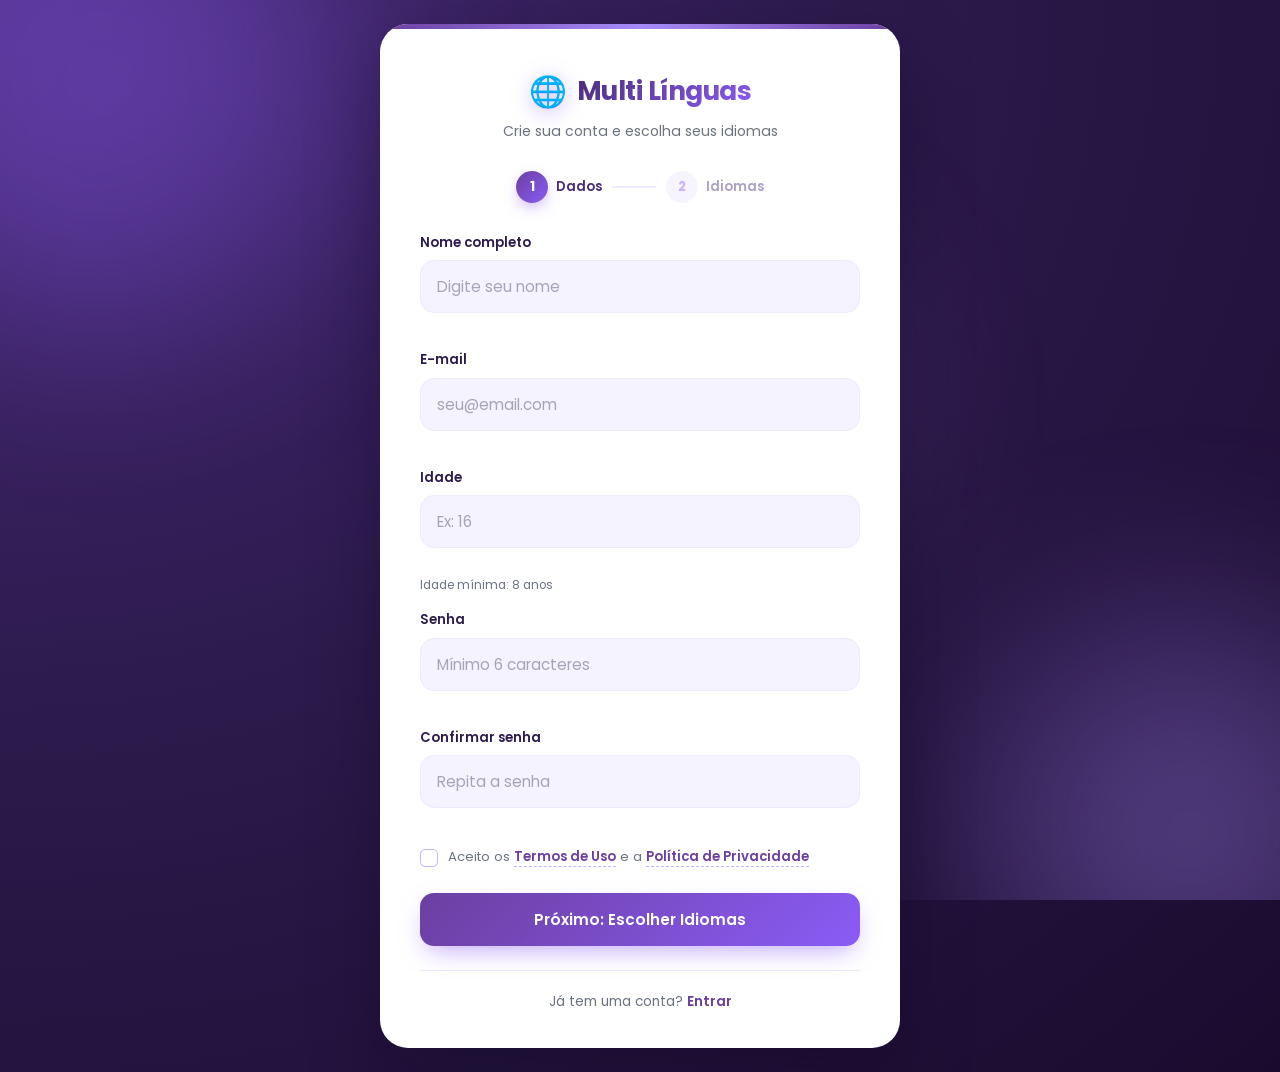
==== criarConta.html @ 506fcb5f "estou adicionando os logins" ====
<!DOCTYPE html>
<html lang="pt-BR">
<head>
  <meta charset="UTF-8" />
  <meta name="viewport" content="width=device-width, initial-scale=1.0" />
  <title>Multi Línguas | Criar Conta</title>
  <link rel="stylesheet" href="css/criarConta.css" />
  <link href="https://fonts.googleapis.com/css2?family=Poppins:wght@300;400;600;700&display=swap" rel="stylesheet" />
</head>
<body class="auth-page">
  <div class="background-shapes">
    <span class="shape shape-1"></span>
    <span class="shape shape-2"></span>
    <span class="shape shape-3"></span>
  </div>

  <main class="auth-container">
    <div class="auth-card">
      <div class="auth-header">
        <div class="logo">
          <span class="logo-icon">🌐</span>
          <h1>Multi Línguas</h1>
        </div>
        <p class="subtitle">Crie sua conta e escolha seus idiomas</p>
      </div>

      <!-- Indicador de etapas -->
      <div class="steps">
        <div class="step active" id="step-indicator-1">
          <span class="step-number">1</span>
          <span class="step-label">Dados</span>
        </div>
        <div class="step-line"></div>
        <div class="step" id="step-indicator-2">
          <span class="step-number">2</span>
          <span class="step-label">Idiomas</span>
        </div>
      </div>

      <!-- ETAPA 1: DADOS -->
      <form id="form-cadastro" class="auth-form" novalidate>
        <div class="input-group">
          <label for="nome">Nome completo</label>
          <input type="text" id="nome" placeholder="Digite seu nome" required />
          <span class="error-msg" id="erro-nome"></span>
        </div>

        <div class="input-group">
          <label for="email">E-mail</label>
          <input type="email" id="email" placeholder="seu@email.com" required />
          <span class="error-msg" id="erro-email"></span>
        </div>

        <div class="input-group">
          <label for="idade">Idade</label>
          <input type="number" id="idade" placeholder="Ex: 16" min="8" max="120" required />
          <span class="error-msg" id="erro-idade"></span>
          <small class="hint">Idade mínima: 8 anos</small>
        </div>

        <div class="input-group">
          <label for="senha">Senha</label>
          <input type="password" id="senha" placeholder="Mínimo 6 caracteres" required />
          <span class="error-msg" id="erro-senha"></span>
        </div>

        <div class="input-group">
          <label for="confirmar-senha">Confirmar senha</label>
          <input type="password" id="confirmar-senha" placeholder="Repita a senha" required />
          <span class="error-msg" id="erro-confirmar"></span>
        </div>

        <div class="terms">
          <label class="checkbox-label">
            <input type="checkbox" id="termos" required />
            <span>Aceito os <a href="#">Termos de Uso</a> e a <a href="#">Política de Privacidade</a></span>
          </label>
          <span class="error-msg" id="erro-termos"></span>
        </div>

        <button type="submit" class="btn-primary">Próximo: Escolher Idiomas</button>
      </form>

      <!-- ETAPA 2: IDIOMAS -->
      <div id="etapa-idiomas" class="etapa-idiomas hidden">
        <p class="etapa-descricao">Selecione um ou mais idiomas que deseja estudar e traduzir:</p>

        <div class="idiomas-grid" id="lista-idiomas"></div>

        <div class="selection-info">
          <span id="contador-selecionados">0 idiomas selecionados</span>
        </div>

        <div class="etapa-actions">
          <button type="button" class="btn-secondary" id="btn-voltar-dados">Voltar</button>
          <button type="button" class="btn-primary" id="btn-finalizar" disabled>Finalizar Cadastro</button>
        </div>
      </div>

      <p class="auth-footer">
        Já tem uma conta? <a href="login.html">Entrar</a>
      </p>
    </div>
  </main>

  <script src="js/criarConta.js"></script>
</body>
</html>
---- css/criarConta.css ----
/* ===== RESET ===== */
*,
*::before,
*::after {
  margin: 0;
  padding: 0;
  box-sizing: border-box;
}

/* ===== VARIÁVEIS ===== */
:root {
  --roxo-950: #0f0620;
  --roxo-900: #1a0b2e;
  --roxo-800: #2d1b4e;
  --roxo-700: #4a2c7a;
  --roxo-600: #6b3fa0;
  --roxo-500: #8b5cf6;
  --roxo-400: #a78bfa;
  --roxo-300: #c4b5fd;
  --roxo-200: #ddd6fe;
  --roxo-100: #ede9fe;
  --roxo-50:  #f5f3ff;
  --branco: #ffffff;
  --cinza-900: #111827;
  --cinza-700: #374151;
  --cinza-500: #6b7280;
  --cinza-300: #d1d5db;
  --erro: #ef4444;
  --sombra-suave: 0 4px 20px rgba(107, 63, 160, 0.08);
  --sombra-forte: 0 25px 70px rgba(15, 6, 32, 0.35);
  --radius-sm: 10px;
  --radius-md: 14px;
  --radius-lg: 20px;
  --radius-xl: 28px;
  --transicao: 0.25s cubic-bezier(0.4, 0, 0.2, 1);
}

/* ===== BASE ===== */
html { scroll-behavior: smooth; }

body {
  font-family: "Poppins", -apple-system, BlinkMacSystemFont, sans-serif;
  font-size: 15px;
  line-height: 1.55;
  color: var(--cinza-700);
  min-height: 100vh;
  background: radial-gradient(ellipse at top left, #4a2c7a 0%, #2d1b4e 45%, #1a0b2e 100%);
  display: flex;
  align-items: center;
  justify-content: center;
  padding: 24px;
  position: relative;
  overflow-x: hidden;
  -webkit-font-smoothing: antialiased;
}

/* ===== FORMAS DE FUNDO ===== */
.background-shapes {
  position: fixed;
  inset: 0;
  pointer-events: none;
  z-index: 0;
  overflow: hidden;
}

.shape {
  position: absolute;
  border-radius: 50%;
  filter: blur(100px);
  opacity: 0.35;
  animation: float 18s ease-in-out infinite;
}

.shape-1 { width: 480px; height: 480px; background: var(--roxo-500); top: -160px; left: -140px; }
.shape-2 { width: 420px; height: 420px; background: var(--roxo-400); bottom: -140px; right: -120px; animation-delay: -6s; }
.shape-3 { width: 320px; height: 320px; background: #b794f6; top: 45%; left: 55%; transform: translate(-50%, -50%); animation-delay: -12s; opacity: 0.25; }

@keyframes float {
  0%, 100% { transform: translate(0, 0) scale(1); }
  50%      { transform: translate(30px, -40px) scale(1.08); }
}

@keyframes fadeInUp {
  from { opacity: 0; transform: translateY(24px); }
  to   { opacity: 1; transform: translateY(0); }
}

@keyframes fadeIn {
  from { opacity: 0; }
  to   { opacity: 1; }
}

@keyframes pop {
  from { transform: scale(0); }
  to   { transform: scale(1); }
}

/* ===== CONTAINER ===== */
.auth-container {
  width: 100%;
  max-width: 520px;
  position: relative;
  z-index: 1;
}

.auth-card {
  background: var(--branco);
  border-radius: var(--radius-xl);
  padding: 44px 40px 36px;
  box-shadow: var(--sombra-forte);
  animation: fadeInUp 0.6s cubic-bezier(0.16, 1, 0.3, 1);
  position: relative;
  overflow: hidden;
}

.auth-card::before {
  content: "";
  position: absolute;
  top: 0; left: 0; right: 0;
  height: 5px;
  background: linear-gradient(90deg, var(--roxo-600), var(--roxo-400), var(--roxo-600));
}

.auth-header {
  text-align: center;
  margin-bottom: 28px;
}

/* ===== LOGO ===== */
.logo {
  display: flex;
  align-items: center;
  justify-content: center;
  gap: 10px;
}

.logo-icon {
  font-size: 1.9rem;
  filter: drop-shadow(0 4px 10px rgba(139, 92, 246, 0.5));
}

.logo h1 {
  font-size: 1.65rem;
  font-weight: 700;
  letter-spacing: -0.02em;
  background: linear-gradient(135deg, var(--roxo-700), var(--roxo-500));
  -webkit-background-clip: text;
  -webkit-text-fill-color: transparent;
  background-clip: text;
}

.subtitle {
  margin-top: 6px;
  color: var(--cinza-500);
  font-size: 0.88rem;
}

/* ===== ETAPAS ===== */
.steps {
  display: flex;
  align-items: center;
  justify-content: center;
  margin-bottom: 30px;
  gap: 10px;
}

.step {
  display: flex;
  align-items: center;
  gap: 8px;
  opacity: 0.45;
  transition: var(--transicao);
}

.step.active { opacity: 1; }

.step-number {
  width: 32px;
  height: 32px;
  border-radius: 50%;
  background: var(--roxo-100);
  color: var(--roxo-500);
  display: flex;
  align-items: center;
  justify-content: center;
  font-weight: 700;
  font-size: 0.82rem;
  transition: var(--transicao);
}

.step.active .step-number {
  background: linear-gradient(135deg, var(--roxo-600), var(--roxo-500));
  color: var(--branco);
  box-shadow: 0 6px 16px -4px rgba(139, 92, 246, 0.6);
}

.step-label {
  font-size: 0.82rem;
  font-weight: 600;
  color: var(--roxo-700);
}

.step-line {
  width: 44px;
  height: 2px;
  background: var(--roxo-100);
  border-radius: 2px;
}

/* ===== FORMULÁRIO ===== */
.auth-form {
  display: flex;
  flex-direction: column;
  gap: 16px;
  animation: fadeIn 0.4s ease;
}

.input-group {
  display: flex;
  flex-direction: column;
  gap: 7px;
}

.input-group label {
  font-size: 0.82rem;
  font-weight: 600;
  color: var(--roxo-800);
}

.input-group input {
  width: 100%;
  padding: 14px 16px;
  border: 1.5px solid var(--roxo-100);
  border-radius: var(--radius-md);
  font-family: inherit;
  font-size: 0.95rem;
  color: var(--roxo-900);
  background: var(--roxo-50);
  transition: var(--transicao);
}

.input-group input::placeholder { color: #a8a3b8; }

.input-group input:hover:not(:focus) { border-color: var(--roxo-200); }

.input-group input:focus {
  outline: none;
  border-color: var(--roxo-500);
  background: var(--branco);
  box-shadow: 0 0 0 4px rgba(139, 92, 246, 0.12);
}

.input-group input.input-error {
  border-color: var(--erro);
  background: #fef2f2;
}

.hint { font-size: 0.74rem; color: var(--cinza-500); }

.error-msg {
  font-size: 0.76rem;
  color: var(--erro);
  font-weight: 500;
  min-height: 14px;
}

/* ===== CHECKBOX ===== */
.terms { margin-top: 2px; }

.checkbox-label {
  display: flex;
  align-items: flex-start;
  gap: 10px;
  font-size: 0.82rem;
  color: var(--cinza-500);
  cursor: pointer;
  line-height: 1.5;
}

.checkbox-label input[type="checkbox"] {
  appearance: none;
  width: 18px;
  height: 18px;
  margin-top: 2px;
  border: 1.5px solid var(--roxo-300);
  border-radius: 5px;
  background: var(--branco);
  cursor: pointer;
  flex-shrink: 0;
  transition: var(--transicao);
  position: relative;
}

.checkbox-label input[type="checkbox"]:checked {
  background: var(--roxo-500);
  border-color: var(--roxo-500);
}

.checkbox-label input[type="checkbox"]:checked::after {
  content: "✓";
  position: absolute;
  inset: 0;
  display: flex;
  align-items: center;
  justify-content: center;
  color: var(--branco);
  font-size: 0.7rem;
  font-weight: 800;
}

.checkbox-label a {
  color: var(--roxo-600);
  font-weight: 600;
  text-decoration: none;
  border-bottom: 1px dashed var(--roxo-300);
  transition: var(--transicao);
}

.checkbox-label a:hover {
  color: var(--roxo-500);
  border-bottom-color: var(--roxo-500);
}

/* ===== BOTÕES ===== */
.btn-primary {
  display: inline-flex;
  align-items: center;
  justify-content: center;
  gap: 8px;
  width: 100%;
  padding: 15px 24px;
  border: none;
  border-radius: var(--radius-md);
  font-family: inherit;
  font-size: 0.95rem;
  font-weight: 600;
  color: var(--branco);
  background: linear-gradient(135deg, var(--roxo-600) 0%, var(--roxo-500) 100%);
  cursor: pointer;
  transition: var(--transicao);
  box-shadow: 0 10px 26px -8px rgba(139, 92, 246, 0.6);
  margin-top: 10px;
}

.btn-primary:hover:not(:disabled) {
  transform: translateY(-2px);
  box-shadow: 0 16px 34px -8px rgba(139, 92, 246, 0.75);
}

.btn-primary:active:not(:disabled) { transform: translateY(0); }

.btn-primary:disabled {
  opacity: 0.45;
  cursor: not-allowed;
  box-shadow: none;
}

.btn-secondary {
  display: inline-flex;
  align-items: center;
  justify-content: center;
  gap: 8px;
  padding: 15px 24px;
  background: var(--branco);
  color: var(--roxo-700);
  border: 1.5px solid var(--roxo-200);
  border-radius: var(--radius-md);
  font-family: inherit;
  font-size: 0.95rem;
  font-weight: 600;
  cursor: pointer;
  transition: var(--transicao);
}

.btn-secondary:hover {
  background: var(--roxo-50);
  border-color: var(--roxo-400);
  color: var(--roxo-600);
}

/* ===== ETAPA 2: IDIOMAS ===== */
.etapa-idiomas {
  animation: fadeInUp 0.45s cubic-bezier(0.16, 1, 0.3, 1);
}

.etapa-descricao {
  text-align: center;
  color: var(--cinza-500);
  font-size: 0.88rem;
  margin-bottom: 20px;
  padding: 0 10px;
}

.idiomas-grid {
  display: grid;
  grid-template-columns: repeat(auto-fill, minmax(118px, 1fr));
  gap: 10px;
  margin-bottom: 18px;
  max-height: 320px;
  overflow-y: auto;
  padding: 4px;
  scrollbar-width: thin;
  scrollbar-color: var(--roxo-300) transparent;
}

.idiomas-grid::-webkit-scrollbar { width: 6px; }
.idiomas-grid::-webkit-scrollbar-track { background: transparent; }
.idiomas-grid::-webkit-scrollbar-thumb {
  background: var(--roxo-200);
  border-radius: 10px;
}
.idiomas-grid::-webkit-scrollbar-thumb:hover { background: var(--roxo-300); }

.idioma-card {
  position: relative;
  padding: 16px 10px 14px;
  background: var(--roxo-50);
  border: 1.5px solid var(--roxo-100);
  border-radius: var(--radius-md);
  text-align: center;
  cursor: pointer;
  user-select: none;
  transition: var(--transicao);
}

.idioma-card:hover {
  border-color: var(--roxo-400);
  background: var(--branco);
  transform: translateY(-3px);
  box-shadow: 0 10px 24px -8px rgba(139, 92, 246, 0.35);
}

.idioma-card.selecionado {
  background: linear-gradient(135deg, var(--roxo-50), var(--roxo-100));
  border-color: var(--roxo-500);
  box-shadow: 0 10px 24px -8px rgba(139, 92, 246, 0.5);
}

.idioma-card.selecionado::after {
  content: "✓";
  position: absolute;
  top: 8px;
  right: 8px;
  width: 22px;
  height: 22px;
  border-radius: 50%;
  background: linear-gradient(135deg, var(--roxo-600), var(--roxo-500));
  color: var(--branco);
  display: flex;
  align-items: center;
  justify-content: center;
  font-size: 0.75rem;
  font-weight: 800;
  box-shadow: 0 4px 10px -2px rgba(139, 92, 246, 0.7);
  animation: pop 0.3s cubic-bezier(0.34, 1.56, 0.64, 1);
}

.idioma-flag {
  display: block;
  font-size: 1.9rem;
  margin-bottom: 6px;
  filter: drop-shadow(0 3px 5px rgba(0, 0, 0, 0.12));
}

.idioma-nome {
  font-size: 0.82rem;
  font-weight: 600;
  color: var(--roxo-800);
}

.selection-info {
  text-align: center;
  margin-bottom: 18px;
  font-size: 0.82rem;
  font-weight: 600;
  color: var(--roxo-500);
  padding: 8px 14px;
  background: var(--roxo-50);
  border-radius: 30px;
}

.etapa-actions {
  display: flex;
  gap: 10px;
}

.etapa-actions .btn-secondary,
.etapa-actions .btn-primary {
  flex: 1;
  margin-top: 0;
}

/* ===== RODAPÉ ===== */
.auth-footer {
  text-align: center;
  margin-top: 24px;
  padding-top: 20px;
  border-top: 1px solid var(--roxo-100);
  font-size: 0.85rem;
  color: var(--cinza-500);
}

.auth-footer a {
  color: var(--roxo-600);
  font-weight: 600;
  text-decoration: none;
  transition: var(--transicao);
}

.auth-footer a:hover { color: var(--roxo-500); }

/* ===== UTILITÁRIOS ===== */
.hidden { display: none !important; }

/* ===== RESPONSIVO ===== */
@media (max-width: 500px) {
  .auth-card { padding: 32px 22px 26px; }
  .idiomas-grid { grid-template-columns: repeat(2, 1fr); }
  .etapa-actions { flex-direction: column-reverse; }
  .step-line { width: 30px; }
}
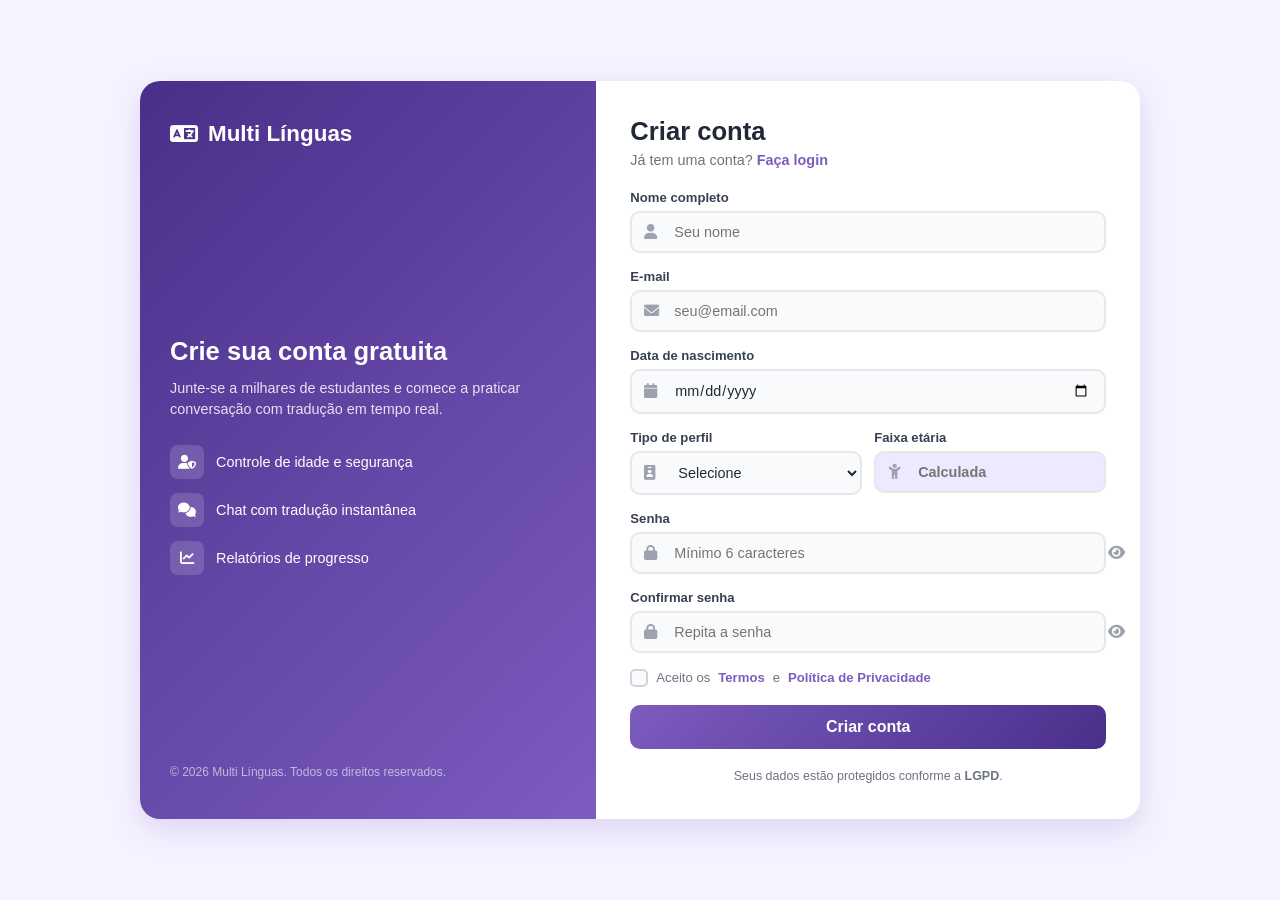
==== commit 1a0512a1: "conectei o cadastro ao banco" ====
--- a/criarConta.html
+++ b/criarConta.html
@@ -1,107 +1,175 @@
 <!DOCTYPE html>
 <html lang="pt-BR">
 <head>
-  <meta charset="UTF-8" />
-  <meta name="viewport" content="width=device-width, initial-scale=1.0" />
-  <title>Multi Línguas | Criar Conta</title>
-  <link rel="stylesheet" href="css/criarConta.css" />
-  <link href="https://fonts.googleapis.com/css2?family=Poppins:wght@300;400;600;700&display=swap" rel="stylesheet" />
+  <meta charset="UTF-8">
+  <meta name="viewport" content="width=device-width, initial-scale=1.0">
+  <title>Multi Línguas | Cadastro</title>
+  <link rel="stylesheet" href="css/criarConta.css">
+  <link rel="stylesheet" href="https://cdnjs.cloudflare.com/ajax/libs/font-awesome/6.0.0-beta3/css/all.min.css">
 </head>
-<body class="auth-page">
-  <div class="background-shapes">
-    <span class="shape shape-1"></span>
-    <span class="shape shape-2"></span>
-    <span class="shape shape-3"></span>
-  </div>
+<body>
 
-  <main class="auth-container">
-    <div class="auth-card">
-      <div class="auth-header">
-        <div class="logo">
-          <span class="logo-icon">🌐</span>
-          <h1>Multi Línguas</h1>
-        </div>
-        <p class="subtitle">Crie sua conta e escolha seus idiomas</p>
+  <div class="cadastro-container">
+    <div class="cadastro-illustration">
+      <div class="illustration-logo">
+        <i class="fas fa-language"></i>
+        <span>Multi Línguas</span>
       </div>
 
-      <!-- Indicador de etapas -->
-      <div class="steps">
-        <div class="step active" id="step-indicator-1">
-          <span class="step-number">1</span>
-          <span class="step-label">Dados</span>
-        </div>
-        <div class="step-line"></div>
-        <div class="step" id="step-indicator-2">
-          <span class="step-number">2</span>
-          <span class="step-label">Idiomas</span>
+      <div class="illustration-content">
+        <h2>Crie sua conta gratuita</h2>
+        <p>Junte-se a milhares de estudantes e comece a praticar conversação com tradução em tempo real.</p>
+
+        <div class="illustration-features">
+          <div class="feature-item">
+            <i class="fas fa-user-shield"></i>
+            <span>Controle de idade e segurança</span>
+          </div>
+          <div class="feature-item">
+            <i class="fas fa-comments"></i>
+            <span>Chat com tradução instantânea</span>
+          </div>
+          <div class="feature-item">
+            <i class="fas fa-chart-line"></i>
+            <span>Relatórios de progresso</span>
+          </div>
         </div>
       </div>
 
-      <!-- ETAPA 1: DADOS -->
-      <form id="form-cadastro" class="auth-form" novalidate>
-        <div class="input-group">
+      <div class="illustration-footer">
+        &copy; 2026 Multi Línguas. Todos os direitos reservados.
+      </div>
+    </div>
+
+    <div class="cadastro-form-container">
+      <div class="form-header">
+        <h1>Criar conta</h1>
+        <p>Já tem uma conta? <a href="login.html">Faça login</a></p>
+      </div>
+
+      <!-- Feedback geral -->
+      <div class="feedback-message" id="feedbackMessage">
+        <i class="fas fa-info-circle"></i>
+        <span id="feedbackText"></span>
+      </div>
+
+      <form id="cadastroForm" novalidate>
+        <!-- Nome -->
+        <div class="form-group">
           <label for="nome">Nome completo</label>
-          <input type="text" id="nome" placeholder="Digite seu nome" required />
-          <span class="error-msg" id="erro-nome"></span>
+          <div class="input-wrapper">
+            <i class="fas fa-user"></i>
+            <input type="text" id="nome" name="nome" placeholder="Seu nome" autocomplete="name" maxlength="100" required>
+          </div>
+          <span class="error-message" id="nomeError">Informe seu nome completo (mín. 3 caracteres).</span>
         </div>
 
-        <div class="input-group">
+        <!-- E-mail -->
+        <div class="form-group">
           <label for="email">E-mail</label>
-          <input type="email" id="email" placeholder="seu@email.com" required />
-          <span class="error-msg" id="erro-email"></span>
+          <div class="input-wrapper">
+            <i class="fas fa-envelope"></i>
+            <input type="email" id="email" name="email" placeholder="seu@email.com" autocomplete="email" maxlength="100" required>
+          </div>
+          <span class="error-message" id="emailError">Insira um e-mail válido.</span>
         </div>
 
-        <div class="input-group">
-          <label for="idade">Idade</label>
-          <input type="number" id="idade" placeholder="Ex: 16" min="8" max="120" required />
-          <span class="error-msg" id="erro-idade"></span>
-          <small class="hint">Idade mínima: 8 anos</small>
+        <!-- Data de nascimento -->
+        <div class="form-group">
+          <label for="data_nascimento">Data de nascimento</label>
+          <div class="input-wrapper">
+            <i class="fas fa-calendar"></i>
+            <input type="date" id="data_nascimento" name="data_nascimento" required>
+          </div>
+          <span class="error-message" id="dataError">Informe uma data válida (mínimo 8 anos).</span>
         </div>
 
-        <div class="input-group">
-          <label for="senha">Senha</label>
-          <input type="password" id="senha" placeholder="Mínimo 6 caracteres" required />
-          <span class="error-msg" id="erro-senha"></span>
+        <!-- Tipo de perfil + Faixa etária -->
+        <div class="form-row">
+          <div class="form-group">
+            <label for="tipo_perfil">Tipo de perfil</label>
+            <div class="input-wrapper">
+              <i class="fas fa-id-badge"></i>
+              <select id="tipo_perfil" name="tipo_perfil" required>
+                <option value="">Selecione</option>
+                <option value="aluno">Aluno / Aprendiz</option>
+                <option value="professor">Professor / Escola</option>
+                <option value="admin">Administrador</option>
+              </select>
+            </div>
+            <span class="error-message" id="perfilError">Selecione um tipo de perfil.</span>
+          </div>
+
+          <div class="form-group">
+            <label for="faixa_etaria">Faixa etária</label>
+            <div class="input-wrapper">
+              <i class="fas fa-child"></i>
+              <input type="text" id="faixa_etaria" name="faixa_etaria" readonly placeholder="Calculada">
+            </div>
+            <span class="error-message" id="faixaError">Faixa etária não calculada.</span>
+          </div>
         </div>
 
-        <div class="input-group">
-          <label for="confirmar-senha">Confirmar senha</label>
-          <input type="password" id="confirmar-senha" placeholder="Repita a senha" required />
-          <span class="error-msg" id="erro-confirmar"></span>
+        <!-- Turma (aparece apenas para aluno) -->
+        <div class="form-group" id="turmaGroup" style="display: none;">
+          <label for="id_turma">Turma</label>
+          <div class="input-wrapper">
+            <i class="fas fa-users"></i>
+            <select id="id_turma" name="id_turma">
+              <option value="">Selecione sua turma</option>
+              <!-- Preenchido via JS/API -->
+            </select>
+          </div>
+          <span class="error-message" id="turmaError">Selecione uma turma.</span>
         </div>
 
-        <div class="terms">
-          <label class="checkbox-label">
-            <input type="checkbox" id="termos" required />
-            <span>Aceito os <a href="#">Termos de Uso</a> e a <a href="#">Política de Privacidade</a></span>
-          </label>
-          <span class="error-msg" id="erro-termos"></span>
+        <!-- Senha -->
+        <div class="form-group">
+          <label for="senha">Senha</label>
+          <div class="input-wrapper">
+            <i class="fas fa-lock"></i>
+            <input type="password" id="senha" name="senha" placeholder="Mínimo 6 caracteres" minlength="6" required>
+            <button type="button" class="toggle-password" id="toggleSenha">
+              <i class="fas fa-eye"></i>
+            </button>
+          </div>
+          <span class="error-message" id="senhaError">A senha deve ter ao menos 6 caracteres.</span>
         </div>
 
-        <button type="submit" class="btn-primary">Próximo: Escolher Idiomas</button>
+        <!-- Confirmar senha -->
+        <div class="form-group">
+          <label for="confirmar_senha">Confirmar senha</label>
+          <div class="input-wrapper">
+            <i class="fas fa-lock"></i>
+            <input type="password" id="confirmar_senha" name="confirmar_senha" placeholder="Repita a senha" required>
+            <button type="button" class="toggle-password" id="toggleConfirmar">
+              <i class="fas fa-eye"></i>
+            </button>
+          </div>
+          <span class="error-message" id="confirmarError">As senhas não coincidem.</span>
+        </div>
+
+        <!-- Termos -->
+        <div class="form-options">
+          <label class="remember-me">
+            <input type="checkbox" id="termos" name="termos" required>
+            <span class="checkmark"><i class="fas fa-check"></i></span>
+            Aceito os <a href="#">Termos</a> e <a href="#">Política de Privacidade</a>
+          </label>
+          <span class="error-message" id="termosError">Você precisa aceitar os termos.</span>
+        </div>
+
+        <button type="submit" class="btn-cadastro" id="btnCadastro">
+          <span class="btn-text">Criar conta</span>
+          <span class="spinner"></span>
+        </button>
       </form>
 
-      <!-- ETAPA 2: IDIOMAS -->
-      <div id="etapa-idiomas" class="etapa-idiomas hidden">
-        <p class="etapa-descricao">Selecione um ou mais idiomas que deseja estudar e traduzir:</p>
-
-        <div class="idiomas-grid" id="lista-idiomas"></div>
-
-        <div class="selection-info">
-          <span id="contador-selecionados">0 idiomas selecionados</span>
-        </div>
-
-        <div class="etapa-actions">
-          <button type="button" class="btn-secondary" id="btn-voltar-dados">Voltar</button>
-          <button type="button" class="btn-primary" id="btn-finalizar" disabled>Finalizar Cadastro</button>
-        </div>
+      <div class="form-footer">
+        Seus dados estão protegidos conforme a <strong>LGPD</strong>.
       </div>
-
-      <p class="auth-footer">
-        Já tem uma conta? <a href="login.html">Entrar</a>
-      </p>
     </div>
-  </main>
+  </div>
 
   <script src="js/criarConta.js"></script>
 </body>
--- a/css/criarConta.css
+++ b/css/criarConta.css
@@ -1,521 +1,345 @@
-/* ===== RESET ===== */
-*,
-*::before,
-*::after {
+* {
   margin: 0;
   padding: 0;
   box-sizing: border-box;
-}
-
-/* ===== VARIÁVEIS ===== */
-:root {
-  --roxo-950: #0f0620;
-  --roxo-900: #1a0b2e;
-  --roxo-800: #2d1b4e;
-  --roxo-700: #4a2c7a;
-  --roxo-600: #6b3fa0;
-  --roxo-500: #8b5cf6;
-  --roxo-400: #a78bfa;
-  --roxo-300: #c4b5fd;
-  --roxo-200: #ddd6fe;
-  --roxo-100: #ede9fe;
-  --roxo-50:  #f5f3ff;
-  --branco: #ffffff;
-  --cinza-900: #111827;
-  --cinza-700: #374151;
-  --cinza-500: #6b7280;
-  --cinza-300: #d1d5db;
-  --erro: #ef4444;
-  --sombra-suave: 0 4px 20px rgba(107, 63, 160, 0.08);
-  --sombra-forte: 0 25px 70px rgba(15, 6, 32, 0.35);
-  --radius-sm: 10px;
-  --radius-md: 14px;
-  --radius-lg: 20px;
-  --radius-xl: 28px;
-  --transicao: 0.25s cubic-bezier(0.4, 0, 0.2, 1);
-}
-
-/* ===== BASE ===== */
-html { scroll-behavior: smooth; }
+  font-family: Arial, sans-serif;
+}
 
 body {
-  font-family: "Poppins", -apple-system, BlinkMacSystemFont, sans-serif;
-  font-size: 15px;
-  line-height: 1.55;
-  color: var(--cinza-700);
+  background: #f5f3ff;
+  display: flex;
+  justify-content: center;
+  align-items: center;
   min-height: 100vh;
-  background: radial-gradient(ellipse at top left, #4a2c7a 0%, #2d1b4e 45%, #1a0b2e 100%);
+  padding: 20px;
+}
+
+.cadastro-container {
+  display: flex;
+  width: 1000px;
+  max-width: 100%;
+  background: #fff;
+  border-radius: 20px;
+  box-shadow: 0 10px 30px rgba(124, 92, 191, 0.2);
+  overflow: hidden;
+}
+
+/* Lado esquerdo */
+.cadastro-illustration {
+  flex: 1;
+  background: linear-gradient(135deg, #4A2F8A, #7C5CBF);
+  padding: 40px 30px;
+  color: #fff;
+  display: flex;
+  flex-direction: column;
+  justify-content: space-between;
+}
+
+.illustration-logo {
+  display: flex;
+  align-items: center;
+  gap: 10px;
+  font-size: 1.4rem;
+  font-weight: bold;
+}
+
+.illustration-content h2 {
+  font-size: 1.6rem;
+  margin-bottom: 12px;
+}
+
+.illustration-content p {
+  font-size: 0.9rem;
+  opacity: 0.85;
+  line-height: 1.5;
+  margin-bottom: 24px;
+}
+
+.illustration-features {
+  display: flex;
+  flex-direction: column;
+  gap: 14px;
+}
+
+.feature-item {
+  display: flex;
+  align-items: center;
+  gap: 12px;
+  font-size: 0.9rem;
+}
+
+.feature-item i {
+  width: 34px;
+  height: 34px;
+  background: rgba(255,255,255,0.15);
+  border-radius: 8px;
   display: flex;
   align-items: center;
   justify-content: center;
-  padding: 24px;
+}
+
+.illustration-footer {
+  font-size: 0.75rem;
+  opacity: 0.6;
+}
+
+/* Lado direito */
+.cadastro-form-container {
+  flex: 1.2;
+  padding: 36px 34px;
+}
+
+.form-header h1 {
+  font-size: 1.6rem;
+  color: #1f2937;
+  margin-bottom: 6px;
+}
+
+.form-header p {
+  font-size: 0.9rem;
+  color: #6b7280;
+  margin-bottom: 22px;
+}
+
+.form-header a {
+  color: #7C5CBF;
+  text-decoration: none;
+  font-weight: bold;
+}
+
+.form-group {
+  margin-bottom: 16px;
+}
+
+.form-row {
+  display: flex;
+  gap: 12px;
+}
+
+.form-row .form-group {
+  flex: 1;
+}
+
+.form-group label {
+  display: block;
+  font-size: 0.82rem;
+  font-weight: bold;
+  color: #374151;
+  margin-bottom: 6px;
+}
+
+.input-wrapper {
   position: relative;
-  overflow-x: hidden;
-  -webkit-font-smoothing: antialiased;
-}
-
-/* ===== FORMAS DE FUNDO ===== */
-.background-shapes {
-  position: fixed;
-  inset: 0;
-  pointer-events: none;
-  z-index: 0;
-  overflow: hidden;
-}
-
-.shape {
+}
+
+.input-wrapper i {
   position: absolute;
-  border-radius: 50%;
-  filter: blur(100px);
-  opacity: 0.35;
-  animation: float 18s ease-in-out infinite;
-}
-
-.shape-1 { width: 480px; height: 480px; background: var(--roxo-500); top: -160px; left: -140px; }
-.shape-2 { width: 420px; height: 420px; background: var(--roxo-400); bottom: -140px; right: -120px; animation-delay: -6s; }
-.shape-3 { width: 320px; height: 320px; background: #b794f6; top: 45%; left: 55%; transform: translate(-50%, -50%); animation-delay: -12s; opacity: 0.25; }
-
-@keyframes float {
-  0%, 100% { transform: translate(0, 0) scale(1); }
-  50%      { transform: translate(30px, -40px) scale(1.08); }
-}
-
-@keyframes fadeInUp {
-  from { opacity: 0; transform: translateY(24px); }
-  to   { opacity: 1; transform: translateY(0); }
-}
-
-@keyframes fadeIn {
-  from { opacity: 0; }
-  to   { opacity: 1; }
-}
-
-@keyframes pop {
-  from { transform: scale(0); }
-  to   { transform: scale(1); }
-}
-
-/* ===== CONTAINER ===== */
-.auth-container {
+  left: 14px;
+  top: 50%;
+  transform: translateY(-50%);
+  color: #9ca3af;
+  font-size: 0.95rem;
+}
+
+.input-wrapper input,
+.input-wrapper select {
   width: 100%;
-  max-width: 520px;
-  position: relative;
-  z-index: 1;
-}
-
-.auth-card {
-  background: var(--branco);
-  border-radius: var(--radius-xl);
-  padding: 44px 40px 36px;
-  box-shadow: var(--sombra-forte);
-  animation: fadeInUp 0.6s cubic-bezier(0.16, 1, 0.3, 1);
-  position: relative;
-  overflow: hidden;
-}
-
-.auth-card::before {
-  content: "";
+  padding: 11px 14px 11px 42px;
+  border: 2px solid #e5e7eb;
+  border-radius: 10px;
+  font-size: 0.9rem;
+  background: #f9fafb;
+  outline: none;
+  transition: border 0.2s;
+  color: #1f2937;
+}
+
+.input-wrapper input:focus,
+.input-wrapper select:focus {
+  border-color: #7C5CBF;
+  background: #fff;
+}
+
+.input-wrapper input.erro,
+.input-wrapper select.erro {
+  border-color: #ef4444;
+}
+
+.input-wrapper input[readonly] {
+  background: #ede9fe;
+  color: #4A2F8A;
+  font-weight: bold;
+  cursor: not-allowed;
+}
+
+.toggle-password {
   position: absolute;
-  top: 0; left: 0; right: 0;
-  height: 5px;
-  background: linear-gradient(90deg, var(--roxo-600), var(--roxo-400), var(--roxo-600));
-}
-
-.auth-header {
-  text-align: center;
-  margin-bottom: 28px;
-}
-
-/* ===== LOGO ===== */
-.logo {
-  display: flex;
-  align-items: center;
-  justify-content: center;
-  gap: 10px;
-}
-
-.logo-icon {
-  font-size: 1.9rem;
-  filter: drop-shadow(0 4px 10px rgba(139, 92, 246, 0.5));
-}
-
-.logo h1 {
-  font-size: 1.65rem;
-  font-weight: 700;
-  letter-spacing: -0.02em;
-  background: linear-gradient(135deg, var(--roxo-700), var(--roxo-500));
-  -webkit-background-clip: text;
-  -webkit-text-fill-color: transparent;
-  background-clip: text;
-}
-
-.subtitle {
-  margin-top: 6px;
-  color: var(--cinza-500);
-  font-size: 0.88rem;
-}
-
-/* ===== ETAPAS ===== */
-.steps {
-  display: flex;
-  align-items: center;
-  justify-content: center;
-  margin-bottom: 30px;
-  gap: 10px;
-}
-
-.step {
+  right: 12px;
+  top: 50%;
+  transform: translateY(-50%);
+  background: none;
+  border: none;
+  color: #9ca3af;
+  cursor: pointer;
+}
+
+.error-message {
+  display: none;
+  font-size: 0.72rem;
+  color: #ef4444;
+  margin-top: 4px;
+}
+
+.error-message.visible {
+  display: block;
+}
+
+/* Checkbox */
+.form-options {
+  margin-bottom: 18px;
+}
+
+.remember-me {
   display: flex;
   align-items: center;
   gap: 8px;
-  opacity: 0.45;
-  transition: var(--transicao);
-}
-
-.step.active { opacity: 1; }
-
-.step-number {
-  width: 32px;
-  height: 32px;
-  border-radius: 50%;
-  background: var(--roxo-100);
-  color: var(--roxo-500);
-  display: flex;
-  align-items: center;
-  justify-content: center;
-  font-weight: 700;
   font-size: 0.82rem;
-  transition: var(--transicao);
-}
-
-.step.active .step-number {
-  background: linear-gradient(135deg, var(--roxo-600), var(--roxo-500));
-  color: var(--branco);
-  box-shadow: 0 6px 16px -4px rgba(139, 92, 246, 0.6);
-}
-
-.step-label {
-  font-size: 0.82rem;
-  font-weight: 600;
-  color: var(--roxo-700);
-}
-
-.step-line {
-  width: 44px;
-  height: 2px;
-  background: var(--roxo-100);
-  border-radius: 2px;
-}
-
-/* ===== FORMULÁRIO ===== */
-.auth-form {
-  display: flex;
-  flex-direction: column;
-  gap: 16px;
-  animation: fadeIn 0.4s ease;
-}
-
-.input-group {
-  display: flex;
-  flex-direction: column;
-  gap: 7px;
-}
-
-.input-group label {
-  font-size: 0.82rem;
-  font-weight: 600;
-  color: var(--roxo-800);
-}
-
-.input-group input {
-  width: 100%;
-  padding: 14px 16px;
-  border: 1.5px solid var(--roxo-100);
-  border-radius: var(--radius-md);
-  font-family: inherit;
-  font-size: 0.95rem;
-  color: var(--roxo-900);
-  background: var(--roxo-50);
-  transition: var(--transicao);
-}
-
-.input-group input::placeholder { color: #a8a3b8; }
-
-.input-group input:hover:not(:focus) { border-color: var(--roxo-200); }
-
-.input-group input:focus {
-  outline: none;
-  border-color: var(--roxo-500);
-  background: var(--branco);
-  box-shadow: 0 0 0 4px rgba(139, 92, 246, 0.12);
-}
-
-.input-group input.input-error {
-  border-color: var(--erro);
-  background: #fef2f2;
-}
-
-.hint { font-size: 0.74rem; color: var(--cinza-500); }
-
-.error-msg {
-  font-size: 0.76rem;
-  color: var(--erro);
-  font-weight: 500;
-  min-height: 14px;
-}
-
-/* ===== CHECKBOX ===== */
-.terms { margin-top: 2px; }
-
-.checkbox-label {
-  display: flex;
-  align-items: flex-start;
-  gap: 10px;
-  font-size: 0.82rem;
-  color: var(--cinza-500);
+  color: #6b7280;
   cursor: pointer;
-  line-height: 1.5;
-}
-
-.checkbox-label input[type="checkbox"] {
-  appearance: none;
+}
+
+.remember-me input[type="checkbox"] {
+  display: none;
+}
+
+.checkmark {
   width: 18px;
   height: 18px;
-  margin-top: 2px;
-  border: 1.5px solid var(--roxo-300);
+  border: 2px solid #d1d5db;
   border-radius: 5px;
-  background: var(--branco);
+  display: flex;
+  align-items: center;
+  justify-content: center;
+  background: #f9fafb;
+  flex-shrink: 0;
+}
+
+.checkmark i {
+  font-size: 0.65rem;
+  color: #fff;
+  opacity: 0;
+}
+
+.remember-me input:checked + .checkmark {
+  background: #7C5CBF;
+  border-color: #7C5CBF;
+}
+
+.remember-me input:checked + .checkmark i {
+  opacity: 1;
+}
+
+.remember-me a {
+  color: #7C5CBF;
+  text-decoration: none;
+  font-weight: bold;
+}
+
+/* Botão */
+.btn-cadastro {
+  width: 100%;
+  padding: 13px;
+  background: linear-gradient(135deg, #7C5CBF, #4A2F8A);
+  color: #fff;
+  border: none;
+  border-radius: 10px;
+  font-size: 1rem;
+  font-weight: bold;
   cursor: pointer;
-  flex-shrink: 0;
-  transition: var(--transicao);
-  position: relative;
-}
-
-.checkbox-label input[type="checkbox"]:checked {
-  background: var(--roxo-500);
-  border-color: var(--roxo-500);
-}
-
-.checkbox-label input[type="checkbox"]:checked::after {
-  content: "✓";
-  position: absolute;
-  inset: 0;
-  display: flex;
-  align-items: center;
-  justify-content: center;
-  color: var(--branco);
-  font-size: 0.7rem;
-  font-weight: 800;
-}
-
-.checkbox-label a {
-  color: var(--roxo-600);
-  font-weight: 600;
-  text-decoration: none;
-  border-bottom: 1px dashed var(--roxo-300);
-  transition: var(--transicao);
-}
-
-.checkbox-label a:hover {
-  color: var(--roxo-500);
-  border-bottom-color: var(--roxo-500);
-}
-
-/* ===== BOTÕES ===== */
-.btn-primary {
-  display: inline-flex;
-  align-items: center;
-  justify-content: center;
-  gap: 8px;
-  width: 100%;
-  padding: 15px 24px;
-  border: none;
-  border-radius: var(--radius-md);
-  font-family: inherit;
-  font-size: 0.95rem;
-  font-weight: 600;
-  color: var(--branco);
-  background: linear-gradient(135deg, var(--roxo-600) 0%, var(--roxo-500) 100%);
-  cursor: pointer;
-  transition: var(--transicao);
-  box-shadow: 0 10px 26px -8px rgba(139, 92, 246, 0.6);
-  margin-top: 10px;
-}
-
-.btn-primary:hover:not(:disabled) {
-  transform: translateY(-2px);
-  box-shadow: 0 16px 34px -8px rgba(139, 92, 246, 0.75);
-}
-
-.btn-primary:active:not(:disabled) { transform: translateY(0); }
-
-.btn-primary:disabled {
-  opacity: 0.45;
+  transition: opacity 0.2s;
+}
+
+.btn-cadastro:hover {
+  opacity: 0.9;
+}
+
+.btn-cadastro:disabled {
+  opacity: 0.6;
   cursor: not-allowed;
-  box-shadow: none;
-}
-
-.btn-secondary {
-  display: inline-flex;
-  align-items: center;
-  justify-content: center;
-  gap: 8px;
-  padding: 15px 24px;
-  background: var(--branco);
-  color: var(--roxo-700);
-  border: 1.5px solid var(--roxo-200);
-  border-radius: var(--radius-md);
-  font-family: inherit;
-  font-size: 0.95rem;
-  font-weight: 600;
-  cursor: pointer;
-  transition: var(--transicao);
-}
-
-.btn-secondary:hover {
-  background: var(--roxo-50);
-  border-color: var(--roxo-400);
-  color: var(--roxo-600);
-}
-
-/* ===== ETAPA 2: IDIOMAS ===== */
-.etapa-idiomas {
-  animation: fadeInUp 0.45s cubic-bezier(0.16, 1, 0.3, 1);
-}
-
-.etapa-descricao {
+}
+
+.btn-cadastro .spinner {
+  display: none;
+  width: 18px;
+  height: 18px;
+  border: 3px solid rgba(255,255,255,0.3);
+  border-top-color: #fff;
+  border-radius: 50%;
+  animation: spin 0.6s linear infinite;
+  margin: 0 auto;
+}
+
+.btn-cadastro.loading .spinner {
+  display: block;
+}
+
+.btn-cadastro.loading .btn-text {
+  display: none;
+}
+
+@keyframes spin {
+  to { transform: rotate(360deg); }
+}
+
+/* Feedback */
+.feedback-message {
+  display: none;
+  padding: 12px 16px;
+  border-radius: 10px;
+  font-size: 0.85rem;
+  margin-bottom: 16px;
+}
+
+.feedback-message.visible {
+  display: block;
+}
+
+.feedback-message.erro {
+  background: #fef2f2;
+  color: #ef4444;
+  border: 1px solid #fecaca;
+}
+
+.feedback-message.sucesso {
+  background: #f0fdf4;
+  color: #10b981;
+  border: 1px solid #bbf7d0;
+}
+
+.form-footer {
+  margin-top: 20px;
   text-align: center;
-  color: var(--cinza-500);
-  font-size: 0.88rem;
-  margin-bottom: 20px;
-  padding: 0 10px;
-}
-
-.idiomas-grid {
-  display: grid;
-  grid-template-columns: repeat(auto-fill, minmax(118px, 1fr));
-  gap: 10px;
-  margin-bottom: 18px;
-  max-height: 320px;
-  overflow-y: auto;
-  padding: 4px;
-  scrollbar-width: thin;
-  scrollbar-color: var(--roxo-300) transparent;
-}
-
-.idiomas-grid::-webkit-scrollbar { width: 6px; }
-.idiomas-grid::-webkit-scrollbar-track { background: transparent; }
-.idiomas-grid::-webkit-scrollbar-thumb {
-  background: var(--roxo-200);
-  border-radius: 10px;
-}
-.idiomas-grid::-webkit-scrollbar-thumb:hover { background: var(--roxo-300); }
-
-.idioma-card {
-  position: relative;
-  padding: 16px 10px 14px;
-  background: var(--roxo-50);
-  border: 1.5px solid var(--roxo-100);
-  border-radius: var(--radius-md);
-  text-align: center;
-  cursor: pointer;
-  user-select: none;
-  transition: var(--transicao);
-}
-
-.idioma-card:hover {
-  border-color: var(--roxo-400);
-  background: var(--branco);
-  transform: translateY(-3px);
-  box-shadow: 0 10px 24px -8px rgba(139, 92, 246, 0.35);
-}
-
-.idioma-card.selecionado {
-  background: linear-gradient(135deg, var(--roxo-50), var(--roxo-100));
-  border-color: var(--roxo-500);
-  box-shadow: 0 10px 24px -8px rgba(139, 92, 246, 0.5);
-}
-
-.idioma-card.selecionado::after {
-  content: "✓";
-  position: absolute;
-  top: 8px;
-  right: 8px;
-  width: 22px;
-  height: 22px;
-  border-radius: 50%;
-  background: linear-gradient(135deg, var(--roxo-600), var(--roxo-500));
-  color: var(--branco);
-  display: flex;
-  align-items: center;
-  justify-content: center;
-  font-size: 0.75rem;
-  font-weight: 800;
-  box-shadow: 0 4px 10px -2px rgba(139, 92, 246, 0.7);
-  animation: pop 0.3s cubic-bezier(0.34, 1.56, 0.64, 1);
-}
-
-.idioma-flag {
-  display: block;
-  font-size: 1.9rem;
-  margin-bottom: 6px;
-  filter: drop-shadow(0 3px 5px rgba(0, 0, 0, 0.12));
-}
-
-.idioma-nome {
-  font-size: 0.82rem;
-  font-weight: 600;
-  color: var(--roxo-800);
-}
-
-.selection-info {
-  text-align: center;
-  margin-bottom: 18px;
-  font-size: 0.82rem;
-  font-weight: 600;
-  color: var(--roxo-500);
-  padding: 8px 14px;
-  background: var(--roxo-50);
-  border-radius: 30px;
-}
-
-.etapa-actions {
-  display: flex;
-  gap: 10px;
-}
-
-.etapa-actions .btn-secondary,
-.etapa-actions .btn-primary {
-  flex: 1;
-  margin-top: 0;
-}
-
-/* ===== RODAPÉ ===== */
-.auth-footer {
-  text-align: center;
-  margin-top: 24px;
-  padding-top: 20px;
-  border-top: 1px solid var(--roxo-100);
-  font-size: 0.85rem;
-  color: var(--cinza-500);
-}
-
-.auth-footer a {
-  color: var(--roxo-600);
-  font-weight: 600;
-  text-decoration: none;
-  transition: var(--transicao);
-}
-
-.auth-footer a:hover { color: var(--roxo-500); }
-
-/* ===== UTILITÁRIOS ===== */
-.hidden { display: none !important; }
-
-/* ===== RESPONSIVO ===== */
-@media (max-width: 500px) {
-  .auth-card { padding: 32px 22px 26px; }
-  .idiomas-grid { grid-template-columns: repeat(2, 1fr); }
-  .etapa-actions { flex-direction: column-reverse; }
-  .step-line { width: 30px; }
+  font-size: 0.78rem;
+  color: #6b7280;
+}
+
+/* Responsivo */
+@media (max-width: 820px) {
+  .cadastro-container {
+    flex-direction: column;
+  }
+  .cadastro-illustration {
+    padding: 25px 20px;
+    text-align: center;
+  }
+  .illustration-features {
+    display: none;
+  }
+  .cadastro-form-container {
+    padding: 26px 20px;
+  }
+  .form-row {
+    flex-direction: column;
+    gap: 0;
+  }
 }
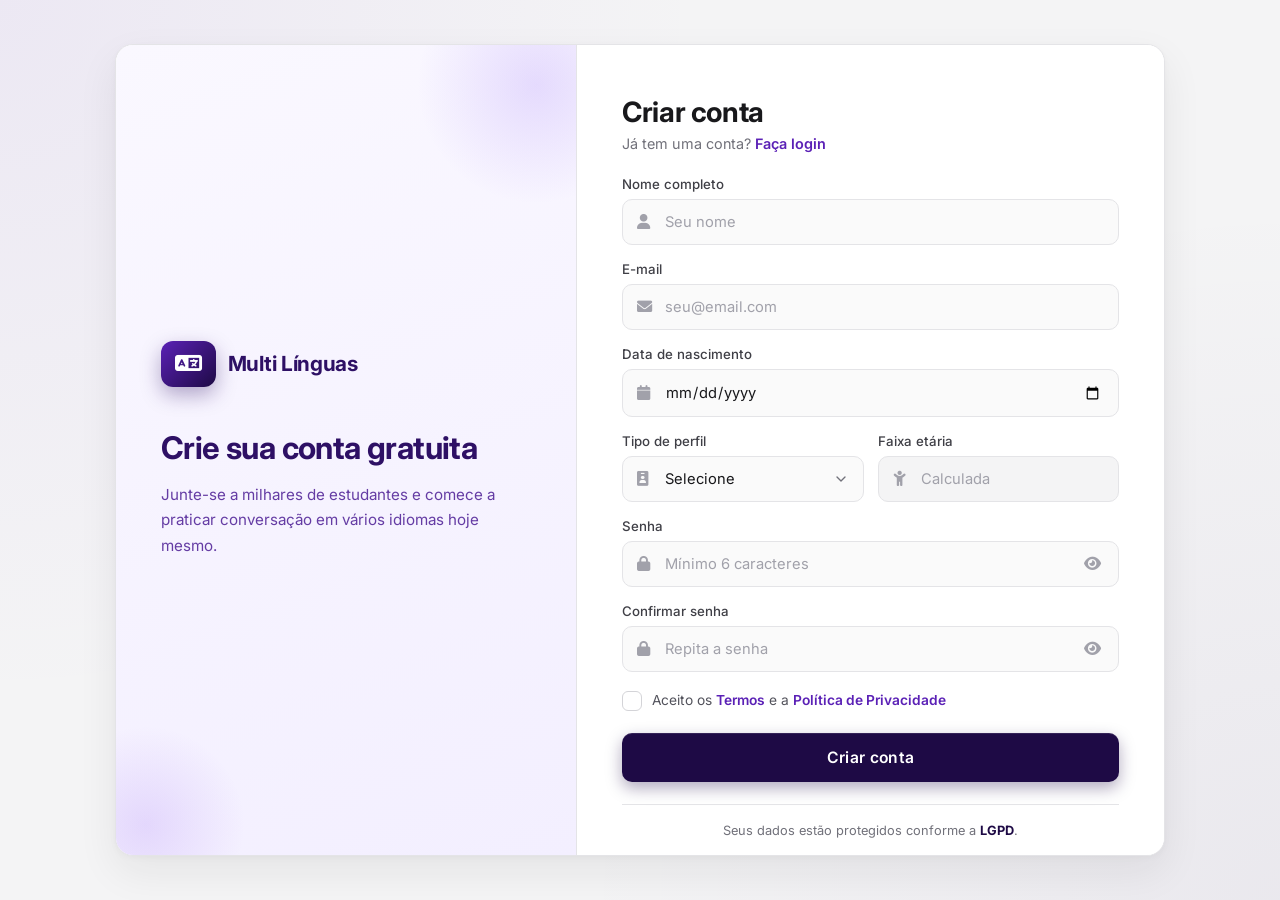
==== commit cb8a5b1e: "css do criar conta" ====
--- a/criarConta.html
+++ b/criarConta.html
@@ -10,6 +10,8 @@
 <body>
 
   <div class="cadastro-container">
+
+    <!-- ===== LADO ILUSTRAÇÃO ===== -->
     <div class="cadastro-illustration">
       <div class="illustration-logo">
         <i class="fas fa-language"></i>
@@ -18,30 +20,13 @@
 
       <div class="illustration-content">
         <h2>Crie sua conta gratuita</h2>
-        <p>Junte-se a milhares de estudantes e comece a praticar conversação com tradução em tempo real.</p>
-
-        <div class="illustration-features">
-          <div class="feature-item">
-            <i class="fas fa-user-shield"></i>
-            <span>Controle de idade e segurança</span>
-          </div>
-          <div class="feature-item">
-            <i class="fas fa-comments"></i>
-            <span>Chat com tradução instantânea</span>
-          </div>
-          <div class="feature-item">
-            <i class="fas fa-chart-line"></i>
-            <span>Relatórios de progresso</span>
-          </div>
-        </div>
-      </div>
-
-      <div class="illustration-footer">
-        &copy; 2026 Multi Línguas. Todos os direitos reservados.
+        <p>Junte-se a milhares de estudantes e comece a praticar conversação em vários idiomas hoje mesmo.</p>
       </div>
     </div>
 
+    <!-- ===== LADO FORMULÁRIO ===== -->
     <div class="cadastro-form-container">
+
       <div class="form-header">
         <h1>Criar conta</h1>
         <p>Já tem uma conta? <a href="login.html">Faça login</a></p>
@@ -54,6 +39,7 @@
       </div>
 
       <form id="cadastroForm" novalidate>
+
         <!-- Nome -->
         <div class="form-group">
           <label for="nome">Nome completo</label>
@@ -117,7 +103,6 @@
             <i class="fas fa-users"></i>
             <select id="id_turma" name="id_turma">
               <option value="">Selecione sua turma</option>
-              <!-- Preenchido via JS/API -->
             </select>
           </div>
           <span class="error-message" id="turmaError">Selecione uma turma.</span>
@@ -129,7 +114,7 @@
           <div class="input-wrapper">
             <i class="fas fa-lock"></i>
             <input type="password" id="senha" name="senha" placeholder="Mínimo 6 caracteres" minlength="6" required>
-            <button type="button" class="toggle-password" id="toggleSenha">
+            <button type="button" class="toggle-password" id="toggleSenha" aria-label="Mostrar senha">
               <i class="fas fa-eye"></i>
             </button>
           </div>
@@ -142,7 +127,7 @@
           <div class="input-wrapper">
             <i class="fas fa-lock"></i>
             <input type="password" id="confirmar_senha" name="confirmar_senha" placeholder="Repita a senha" required>
-            <button type="button" class="toggle-password" id="toggleConfirmar">
+            <button type="button" class="toggle-password" id="toggleConfirmar" aria-label="Mostrar confirmação de senha">
               <i class="fas fa-eye"></i>
             </button>
           </div>
@@ -154,20 +139,23 @@
           <label class="remember-me">
             <input type="checkbox" id="termos" name="termos" required>
             <span class="checkmark"><i class="fas fa-check"></i></span>
-            Aceito os <a href="#">Termos</a> e <a href="#">Política de Privacidade</a>
+            <span>Aceito os <a href="#">Termos</a> e a <a href="#">Política de Privacidade</a></span>
           </label>
           <span class="error-message" id="termosError">Você precisa aceitar os termos.</span>
         </div>
 
+        <!-- Botão -->
         <button type="submit" class="btn-cadastro" id="btnCadastro">
           <span class="btn-text">Criar conta</span>
           <span class="spinner"></span>
         </button>
+
       </form>
 
       <div class="form-footer">
         Seus dados estão protegidos conforme a <strong>LGPD</strong>.
       </div>
+
     </div>
   </div>
 
--- a/css/criarConta.css
+++ b/css/criarConta.css
@@ -1,345 +1,587 @@
+/* css/criarConta.css */
+
+@import url('https://fonts.googleapis.com/css2?family=Inter:wght@300;400;500;600;700&display=swap');
+
 * {
   margin: 0;
   padding: 0;
   box-sizing: border-box;
-  font-family: Arial, sans-serif;
-}
-
+  font-family: 'Inter', sans-serif;
+}
+
+:root {
+  /* Neutros claros */
+  --branco: #ffffff;
+  --cinza-50: #fafafa;
+  --cinza-100: #f4f4f5;
+  --cinza-150: #ececee;
+  --cinza-200: #e4e4e7;
+  --cinza-300: #d4d4d8;
+  --cinza-400: #a1a1aa;
+  --cinza-500: #71717a;
+  --cinza-600: #52525b;
+  --cinza-700: #3f3f46;
+  --cinza-800: #27272a;
+  --cinza-900: #18181b;
+
+  /* Roxos — focados em botões e destaques */
+  --roxo-700: #6d28d9;
+  --roxo-800: #5b21b6;
+  --roxo-900: #4c1d95;
+  --roxo-950: #2e1065;
+  --roxo-1000: #1e0a45;   /* botão mais escuro */
+
+  --roxo: var(--roxo-950);
+  --roxo-hover: var(--roxo-1000);
+  --roxo-suave: #f5f3ff;
+  --roxo-borda: #ddd6fe;
+
+  /* Estados */
+  --vermelho: #dc2626;
+  --vermelho-bg: #fef2f2;
+  --vermelho-borda: #fecaca;
+  --verde: #16a34a;
+  --verde-bg: #f0fdf4;
+  --verde-borda: #bbf7d0;
+}
+
+/* ===== BODY (fundo claro) ===== */
 body {
-  background: #f5f3ff;
-  display: flex;
+  background: var(--cinza-100);
+  background-image:
+    radial-gradient(circle at 0% 0%, rgba(109, 40, 217, 0.06), transparent 45%),
+    radial-gradient(circle at 100% 100%, rgba(46, 16, 101, 0.05), transparent 45%);
+  min-height: 100vh;
+  display: flex;
+  align-items: center;
   justify-content: center;
-  align-items: center;
-  min-height: 100vh;
-  padding: 20px;
-}
-
+  padding: 24px;
+  color: var(--cinza-800);
+}
+
+/* ===== CONTAINER ===== */
 .cadastro-container {
   display: flex;
-  width: 1000px;
-  max-width: 100%;
-  background: #fff;
-  border-radius: 20px;
-  box-shadow: 0 10px 30px rgba(124, 92, 191, 0.2);
+  width: 100%;
+  max-width: 1050px;
+  background: var(--branco);
+  border-radius: 18px;
   overflow: hidden;
-}
-
-/* Lado esquerdo */
+  box-shadow:
+    0 16px 40px rgba(24, 24, 27, 0.07),
+    0 2px 6px rgba(24, 24, 27, 0.03);
+  border: 1px solid var(--cinza-200);
+}
+
+/* ===== LADO ILUSTRAÇÃO (claro com toque lilás) ===== */
 .cadastro-illustration {
+  flex: 0 0 44%;
+  background: linear-gradient(160deg, #faf8ff 0%, #f3efff 100%);
+  padding: 60px 45px;
+  display: flex;
+  flex-direction: column;
+  justify-content: center;
+  position: relative;
+  overflow: hidden;
+  border-right: 1px solid var(--cinza-200);
+}
+
+.cadastro-illustration::before {
+  content: "";
+  position: absolute;
+  top: -80px;
+  right: -80px;
+  width: 240px;
+  height: 240px;
+  border-radius: 50%;
+  background: radial-gradient(circle, rgba(139, 92, 246, 0.18), transparent 70%);
+}
+
+.cadastro-illustration::after {
+  content: "";
+  position: absolute;
+  bottom: -70px;
+  left: -70px;
+  width: 200px;
+  height: 200px;
+  border-radius: 50%;
+  background: radial-gradient(circle, rgba(124, 58, 237, 0.14), transparent 70%);
+}
+
+.illustration-logo {
+  display: flex;
+  align-items: center;
+  gap: 12px;
+  margin-bottom: 42px;
+  font-size: 1.3rem;
+  font-weight: 700;
+  color: var(--roxo-950);
+  position: relative;
+  z-index: 1;
+  letter-spacing: -0.3px;
+}
+
+.illustration-logo i {
+  font-size: 1.35rem;
+  color: #fff;
+  background: linear-gradient(135deg, var(--roxo-800), var(--roxo-1000));
+  padding: 12px 14px;
+  border-radius: 12px;
+  box-shadow: 0 8px 20px rgba(46, 16, 101, 0.35);
+}
+
+.illustration-content {
+  position: relative;
+  z-index: 1;
+}
+
+.illustration-content h2 {
+  font-size: 1.95rem;
+  font-weight: 700;
+  color: var(--roxo-950);
+  margin-bottom: 14px;
+  line-height: 1.25;
+  letter-spacing: -0.6px;
+}
+
+.illustration-content p {
+  font-size: 0.95rem;
+  color: var(--roxo-900);
+  line-height: 1.7;
+  opacity: 0.85;
+}
+
+/* ===== LADO FORMULÁRIO ===== */
+.cadastro-form-container {
   flex: 1;
-  background: linear-gradient(135deg, #4A2F8A, #7C5CBF);
-  padding: 40px 30px;
-  color: #fff;
+  padding: 50px 45px;
+  background: var(--branco);
   display: flex;
   flex-direction: column;
-  justify-content: space-between;
-}
-
-.illustration-logo {
-  display: flex;
-  align-items: center;
-  gap: 10px;
-  font-size: 1.4rem;
-  font-weight: bold;
-}
-
-.illustration-content h2 {
-  font-size: 1.6rem;
-  margin-bottom: 12px;
-}
-
-.illustration-content p {
-  font-size: 0.9rem;
-  opacity: 0.85;
-  line-height: 1.5;
+  overflow-y: auto;
+  max-height: 90vh;
+}
+
+.cadastro-form-container::-webkit-scrollbar {
+  width: 8px;
+}
+.cadastro-form-container::-webkit-scrollbar-track {
+  background: var(--cinza-100);
+  border-radius: 8px;
+}
+.cadastro-form-container::-webkit-scrollbar-thumb {
+  background: var(--roxo-400, #a78bfa);
+  border-radius: 8px;
+}
+.cadastro-form-container::-webkit-scrollbar-thumb:hover {
+  background: var(--roxo-700);
+}
+
+/* ===== HEADER ===== */
+.form-header {
   margin-bottom: 24px;
 }
 
-.illustration-features {
-  display: flex;
-  flex-direction: column;
-  gap: 14px;
-}
-
-.feature-item {
-  display: flex;
-  align-items: center;
-  gap: 12px;
-  font-size: 0.9rem;
-}
-
-.feature-item i {
-  width: 34px;
-  height: 34px;
-  background: rgba(255,255,255,0.15);
-  border-radius: 8px;
-  display: flex;
-  align-items: center;
-  justify-content: center;
-}
-
-.illustration-footer {
-  font-size: 0.75rem;
-  opacity: 0.6;
-}
-
-/* Lado direito */
-.cadastro-form-container {
-  flex: 1.2;
-  padding: 36px 34px;
-}
-
 .form-header h1 {
-  font-size: 1.6rem;
-  color: #1f2937;
+  font-size: 1.75rem;
+  font-weight: 700;
+  color: var(--cinza-900);
   margin-bottom: 6px;
+  letter-spacing: -0.4px;
 }
 
 .form-header p {
   font-size: 0.9rem;
-  color: #6b7280;
-  margin-bottom: 22px;
-}
-
-.form-header a {
-  color: #7C5CBF;
+  color: var(--cinza-500);
+}
+
+.form-header p a {
+  color: var(--roxo-800);
   text-decoration: none;
-  font-weight: bold;
-}
-
+  font-weight: 600;
+  transition: color 0.2s;
+}
+
+.form-header p a:hover {
+  color: var(--roxo-1000);
+  text-decoration: underline;
+}
+
+/* ===== FEEDBACK ===== */
+.feedback-message {
+  display: none;
+  align-items: center;
+  gap: 10px;
+  padding: 12px 16px;
+  border-radius: 10px;
+  font-size: 0.88rem;
+  margin-bottom: 20px;
+  border: 1px solid;
+}
+
+.feedback-message.show {
+  display: flex;
+}
+
+.feedback-message.erro {
+  background: var(--vermelho-bg);
+  color: var(--vermelho);
+  border-color: var(--vermelho-borda);
+}
+
+.feedback-message.sucesso {
+  background: var(--verde-bg);
+  color: var(--verde);
+  border-color: var(--verde-borda);
+}
+
+.feedback-message.info {
+  background: var(--roxo-suave);
+  color: var(--roxo-900);
+  border-color: var(--roxo-borda);
+}
+
+/* ===== FORM GROUPS ===== */
 .form-group {
   margin-bottom: 16px;
+  display: flex;
+  flex-direction: column;
 }
 
 .form-row {
-  display: flex;
-  gap: 12px;
-}
-
-.form-row .form-group {
-  flex: 1;
+  display: grid;
+  grid-template-columns: 1fr 1fr;
+  gap: 14px;
 }
 
 .form-group label {
-  display: block;
-  font-size: 0.82rem;
-  font-weight: bold;
-  color: #374151;
-  margin-bottom: 6px;
-}
-
+  font-size: 0.83rem;
+  color: var(--cinza-700);
+  margin-bottom: 7px;
+  font-weight: 500;
+}
+
+/* ===== INPUT WRAPPER (claro) ===== */
 .input-wrapper {
   position: relative;
-}
-
-.input-wrapper i {
+  display: flex;
+  align-items: center;
+}
+
+.input-wrapper > i {
   position: absolute;
-  left: 14px;
-  top: 50%;
-  transform: translateY(-50%);
-  color: #9ca3af;
+  left: 15px;
+  color: var(--cinza-400);
   font-size: 0.95rem;
+  transition: color 0.2s;
+  pointer-events: none;
+  z-index: 1;
 }
 
 .input-wrapper input,
 .input-wrapper select {
   width: 100%;
-  padding: 11px 14px 11px 42px;
-  border: 2px solid #e5e7eb;
+  background: var(--cinza-50);
+  border: 1.5px solid var(--cinza-200);
   border-radius: 10px;
-  font-size: 0.9rem;
-  background: #f9fafb;
+  padding: 13px 16px 13px 42px;
+  font-size: 0.92rem;
+  color: var(--cinza-900);
   outline: none;
-  transition: border 0.2s;
-  color: #1f2937;
+  transition: all 0.2s ease;
+  font-family: inherit;
+  appearance: none;
+  -webkit-appearance: none;
+}
+
+.input-wrapper select {
+  background-image: url("data:image/svg+xml;charset=UTF-8,%3csvg xmlns='http://www.w3.org/2000/svg' viewBox='0 0 24 24' fill='none' stroke='%2371717a' stroke-width='2' stroke-linecap='round' stroke-linejoin='round'%3e%3cpolyline points='6 9 12 15 18 9'%3e%3c/polyline%3e%3c/svg%3e");
+  background-repeat: no-repeat;
+  background-position: right 14px center;
+  background-size: 16px;
+  padding-right: 40px;
+  cursor: pointer;
+}
+
+.input-wrapper input::placeholder {
+  color: var(--cinza-400);
+}
+
+.input-wrapper input:hover,
+.input-wrapper select:hover {
+  border-color: var(--cinza-300);
 }
 
 .input-wrapper input:focus,
 .input-wrapper select:focus {
-  border-color: #7C5CBF;
-  background: #fff;
-}
-
-.input-wrapper input.erro,
-.input-wrapper select.erro {
-  border-color: #ef4444;
+  border-color: var(--roxo-900);
+  background: var(--branco);
+  box-shadow: 0 0 0 3px rgba(76, 29, 149, 0.12);
+}
+
+.input-wrapper:focus-within > i {
+  color: var(--roxo-900);
 }
 
 .input-wrapper input[readonly] {
-  background: #ede9fe;
-  color: #4A2F8A;
-  font-weight: bold;
+  background: var(--cinza-100);
+  color: var(--cinza-500);
   cursor: not-allowed;
 }
 
+/* ===== TOGGLE SENHA ===== */
 .toggle-password {
   position: absolute;
-  right: 12px;
-  top: 50%;
-  transform: translateY(-50%);
-  background: none;
+  right: 10px;
+  background: transparent;
   border: none;
-  color: #9ca3af;
   cursor: pointer;
-}
-
+  color: var(--cinza-400);
+  padding: 8px;
+  border-radius: 8px;
+  display: flex;
+  align-items: center;
+  justify-content: center;
+  transition: all 0.2s;
+  font-size: 0.95rem;
+}
+
+.toggle-password:hover {
+  color: var(--roxo-900);
+  background: var(--cinza-100);
+}
+
+/* ===== ERROS ===== */
 .error-message {
   display: none;
-  font-size: 0.72rem;
-  color: #ef4444;
-  margin-top: 4px;
-}
-
-.error-message.visible {
+  color: var(--vermelho);
+  font-size: 0.78rem;
+  margin-top: 6px;
+  padding-left: 2px;
+}
+
+.error-message.show {
   display: block;
 }
 
-/* Checkbox */
+.input-wrapper.error input,
+.input-wrapper.error select {
+  border-color: var(--vermelho);
+  background: var(--vermelho-bg);
+}
+
+.input-wrapper.error > i {
+  color: var(--vermelho);
+}
+
+/* ===== TERMOS ===== */
 .form-options {
-  margin-bottom: 18px;
+  margin: 18px 0 22px;
 }
 
 .remember-me {
   display: flex;
-  align-items: center;
-  gap: 8px;
-  font-size: 0.82rem;
-  color: #6b7280;
+  align-items: flex-start;
+  gap: 10px;
   cursor: pointer;
+  font-size: 0.86rem;
+  color: var(--cinza-600);
+  line-height: 1.5;
+  user-select: none;
 }
 
 .remember-me input[type="checkbox"] {
-  display: none;
+  position: absolute;
+  opacity: 0;
+  pointer-events: none;
 }
 
 .checkmark {
-  width: 18px;
-  height: 18px;
-  border: 2px solid #d1d5db;
-  border-radius: 5px;
+  flex-shrink: 0;
+  width: 20px;
+  height: 20px;
+  border: 1.5px solid var(--cinza-300);
+  border-radius: 6px;
+  background: var(--branco);
   display: flex;
   align-items: center;
   justify-content: center;
-  background: #f9fafb;
-  flex-shrink: 0;
+  transition: all 0.2s;
+  margin-top: 1px;
 }
 
 .checkmark i {
-  font-size: 0.65rem;
+  font-size: 0.7rem;
   color: #fff;
   opacity: 0;
-}
-
+  transform: scale(0.5);
+  transition: all 0.2s;
+}
+
+/* checkbox marcado = bem escuro */
 .remember-me input:checked + .checkmark {
-  background: #7C5CBF;
-  border-color: #7C5CBF;
+  background: linear-gradient(135deg, var(--roxo-900), var(--roxo-1000));
+  border-color: var(--roxo-1000);
+  box-shadow: 0 4px 10px rgba(46, 16, 101, 0.35);
 }
 
 .remember-me input:checked + .checkmark i {
   opacity: 1;
+  transform: scale(1);
 }
 
 .remember-me a {
-  color: #7C5CBF;
+  color: var(--roxo-800);
   text-decoration: none;
-  font-weight: bold;
-}
-
-/* Botão */
+  font-weight: 600;
+}
+
+.remember-me a:hover {
+  color: var(--roxo-1000);
+  text-decoration: underline;
+}
+
+/* ===== BOTÃO (bem escuro) ===== */
 .btn-cadastro {
   width: 100%;
-  padding: 13px;
-  background: linear-gradient(135deg, #7C5CBF, #4A2F8A);
-  color: #fff;
+  padding: 15px;
+  background: var(--roxo-1000);
   border: none;
   border-radius: 10px;
-  font-size: 1rem;
-  font-weight: bold;
+  color: #fff;
+  font-size: 0.98rem;
+  font-weight: 600;
+  letter-spacing: 0.3px;
   cursor: pointer;
-  transition: opacity 0.2s;
+  transition: all 0.2s ease;
+  font-family: inherit;
+  display: flex;
+  align-items: center;
+  justify-content: center;
+  gap: 10px;
+  box-shadow:
+    0 6px 16px rgba(30, 10, 69, 0.35),
+    inset 0 1px 0 rgba(255, 255, 255, 0.1);
 }
 
 .btn-cadastro:hover {
-  opacity: 0.9;
+  background: #150730;
+  box-shadow:
+    0 10px 24px rgba(30, 10, 69, 0.5),
+    inset 0 1px 0 rgba(255, 255, 255, 0.15);
+  transform: translateY(-1px);
+}
+
+.btn-cadastro:active {
+  transform: translateY(0);
+  box-shadow: 0 4px 12px rgba(30, 10, 69, 0.4);
 }
 
 .btn-cadastro:disabled {
-  opacity: 0.6;
+  opacity: 0.7;
   cursor: not-allowed;
-}
-
-.btn-cadastro .spinner {
+  transform: none;
+}
+
+.spinner {
   display: none;
-  width: 18px;
-  height: 18px;
-  border: 3px solid rgba(255,255,255,0.3);
+  width: 16px;
+  height: 16px;
+  border: 2px solid rgba(255, 255, 255, 0.35);
   border-top-color: #fff;
   border-radius: 50%;
-  animation: spin 0.6s linear infinite;
-  margin: 0 auto;
+  animation: spin 0.7s linear infinite;
 }
 
 .btn-cadastro.loading .spinner {
-  display: block;
-}
-
-.btn-cadastro.loading .btn-text {
-  display: none;
+  display: inline-block;
 }
 
 @keyframes spin {
   to { transform: rotate(360deg); }
 }
 
-/* Feedback */
-.feedback-message {
-  display: none;
-  padding: 12px 16px;
-  border-radius: 10px;
-  font-size: 0.85rem;
-  margin-bottom: 16px;
-}
-
-.feedback-message.visible {
-  display: block;
-}
-
-.feedback-message.erro {
-  background: #fef2f2;
-  color: #ef4444;
-  border: 1px solid #fecaca;
-}
-
-.feedback-message.sucesso {
-  background: #f0fdf4;
-  color: #10b981;
-  border: 1px solid #bbf7d0;
-}
-
+/* ===== FOOTER ===== */
 .form-footer {
-  margin-top: 20px;
+  margin-top: 22px;
   text-align: center;
-  font-size: 0.78rem;
-  color: #6b7280;
-}
-
-/* Responsivo */
-@media (max-width: 820px) {
+  font-size: 0.8rem;
+  color: var(--cinza-500);
+  padding-top: 18px;
+  border-top: 1px solid var(--cinza-200);
+}
+
+.form-footer strong {
+  color: var(--roxo-1000);
+  font-weight: 700;
+}
+
+/* ===== RESPONSIVIDADE ===== */
+@media (max-width: 900px) {
+  .cadastro-illustration {
+    flex: 0 0 40%;
+    padding: 45px 30px;
+  }
+
+  .illustration-content h2 {
+    font-size: 1.6rem;
+  }
+
+  .cadastro-form-container {
+    padding: 40px 30px;
+  }
+}
+
+@media (max-width: 760px) {
+  body {
+    padding: 12px;
+    align-items: flex-start;
+  }
+
   .cadastro-container {
     flex-direction: column;
-  }
+    max-width: 480px;
+    margin: 12px auto;
+  }
+
   .cadastro-illustration {
-    padding: 25px 20px;
-    text-align: center;
-  }
-  .illustration-features {
-    display: none;
-  }
+    flex: none;
+    padding: 32px 28px;
+    border-right: none;
+    border-bottom: 1px solid var(--cinza-200);
+  }
+
+  .illustration-logo {
+    margin-bottom: 20px;
+  }
+
+  .illustration-content h2 {
+    font-size: 1.45rem;
+    margin-bottom: 8px;
+  }
+
+  .illustration-content p {
+    font-size: 0.88rem;
+  }
+
   .cadastro-form-container {
+    padding: 32px 24px;
+    max-height: none;
+  }
+
+  .form-header h1 {
+    font-size: 1.5rem;
+  }
+
+  .form-row {
+    grid-template-columns: 1fr;
+    gap: 0;
+  }
+}
+
+@media (max-width: 400px) {
+  .cadastro-form-container,
+  .cadastro-illustration {
     padding: 26px 20px;
   }
-  .form-row {
-    flex-direction: column;
-    gap: 0;
-  }
 }
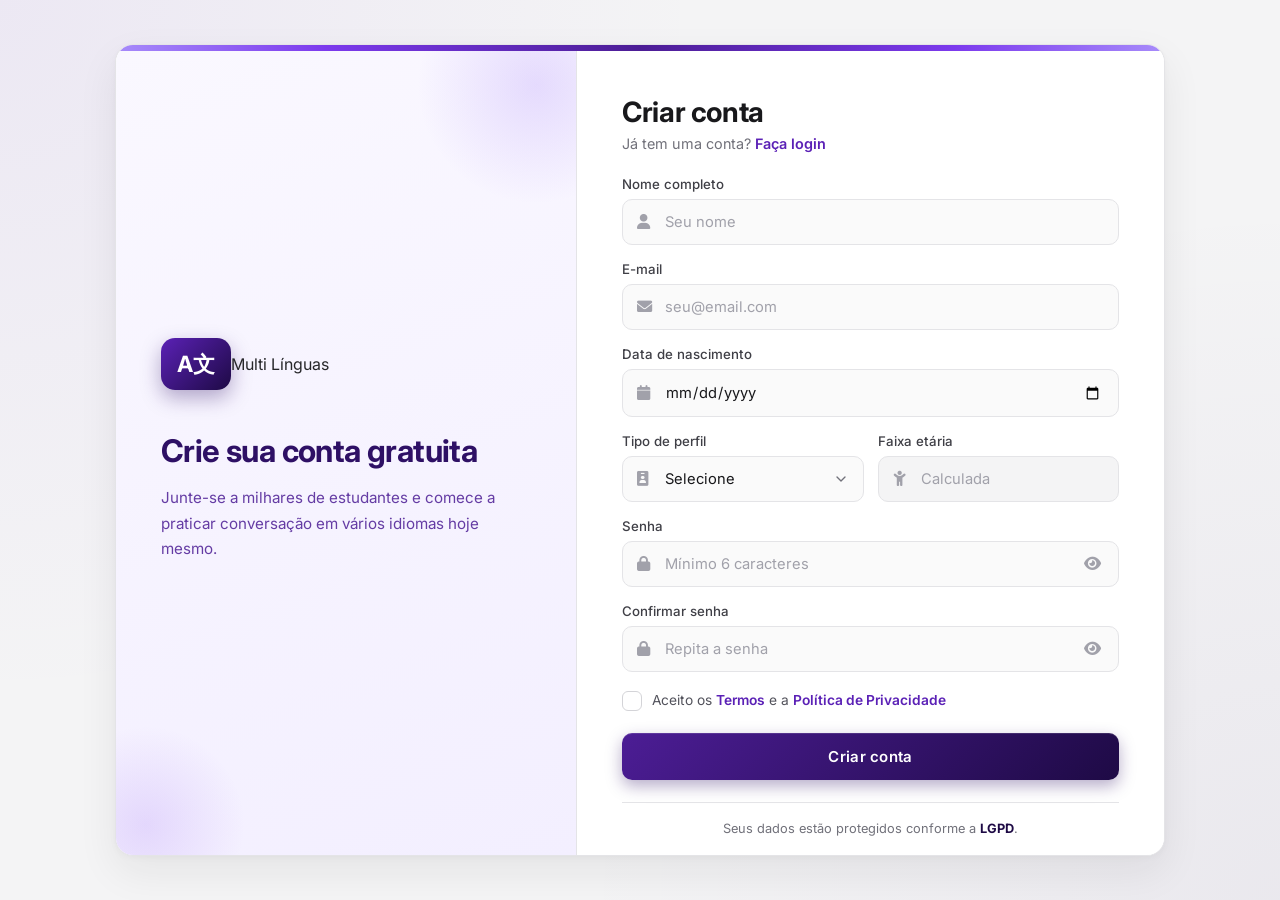
==== commit 100eb4f4: "conectei o criar conta ao servidor" ====
--- a/criarConta.html
+++ b/criarConta.html
@@ -14,8 +14,8 @@
     <!-- ===== LADO ILUSTRAÇÃO ===== -->
     <div class="cadastro-illustration">
       <div class="illustration-logo">
-        <i class="fas fa-language"></i>
-        <span>Multi Línguas</span>
+        <i>A文</i>
+        Multi Línguas
       </div>
 
       <div class="illustration-content">
@@ -96,7 +96,7 @@
           </div>
         </div>
 
-        <!-- Turma (aparece apenas para aluno) -->
+        <!-- Turma (exibida e populada dinamicamente quando o perfil é Aluno) -->
         <div class="form-group" id="turmaGroup" style="display: none;">
           <label for="id_turma">Turma</label>
           <div class="input-wrapper">
--- a/css/criarConta.css
+++ b/css/criarConta.css
@@ -10,7 +10,6 @@
 }
 
 :root {
-  /* Neutros claros */
   --branco: #ffffff;
   --cinza-50: #fafafa;
   --cinza-100: #f4f4f5;
@@ -24,19 +23,17 @@
   --cinza-800: #27272a;
   --cinza-900: #18181b;
 
-  /* Roxos — focados em botões e destaques */
+  --roxo-400: #a78bfa;
+  --roxo-500: #8b5cf6;
   --roxo-700: #6d28d9;
   --roxo-800: #5b21b6;
   --roxo-900: #4c1d95;
   --roxo-950: #2e1065;
-  --roxo-1000: #1e0a45;   /* botão mais escuro */
-
-  --roxo: var(--roxo-950);
-  --roxo-hover: var(--roxo-1000);
+  --roxo-1000: #1e0a45;
+
   --roxo-suave: #f5f3ff;
   --roxo-borda: #ddd6fe;
 
-  /* Estados */
   --vermelho: #dc2626;
   --vermelho-bg: #fef2f2;
   --vermelho-borda: #fecaca;
@@ -45,7 +42,7 @@
   --verde-borda: #bbf7d0;
 }
 
-/* ===== BODY (fundo claro) ===== */
+/* ===== BODY ===== */
 body {
   background: var(--cinza-100);
   background-image:
@@ -71,9 +68,29 @@
     0 16px 40px rgba(24, 24, 27, 0.07),
     0 2px 6px rgba(24, 24, 27, 0.03);
   border: 1px solid var(--cinza-200);
-}
-
-/* ===== LADO ILUSTRAÇÃO (claro com toque lilás) ===== */
+  position: relative;
+}
+
+/* Linha roxa GROSSA no topo */
+.cadastro-container::before {
+  content: "";
+  position: absolute;
+  top: 0;
+  left: 0;
+  right: 0;
+  height: 6px;
+  background: linear-gradient(
+    90deg,
+    #a78bfa 0%,
+    #7c3aed 20%,
+    #4c1d95 50%,
+    #7c3aed 80%,
+    #a78bfa 100%
+  );
+  z-index: 10;
+}
+
+/* ===== LADO ILUSTRAÇÃO ===== */
 .cadastro-illustration {
   flex: 0 0 44%;
   background: linear-gradient(160deg, #faf8ff 0%, #f3efff 100%);
@@ -111,23 +128,27 @@
 .illustration-logo {
   display: flex;
   align-items: center;
-  gap: 12px;
   margin-bottom: 42px;
-  font-size: 1.3rem;
-  font-weight: 700;
-  color: var(--roxo-950);
   position: relative;
   z-index: 1;
-  letter-spacing: -0.3px;
-}
-
+}
+
+/* Símbolo A文 sozinho */
 .illustration-logo i {
-  font-size: 1.35rem;
+  font-size: 1.4rem;
+  font-style: normal;
+  font-weight: 700;
   color: #fff;
   background: linear-gradient(135deg, var(--roxo-800), var(--roxo-1000));
-  padding: 12px 14px;
-  border-radius: 12px;
+  padding: 14px 16px;
+  border-radius: 14px;
   box-shadow: 0 8px 20px rgba(46, 16, 101, 0.35);
+  display: flex;
+  align-items: center;
+  justify-content: center;
+  line-height: 1;
+  min-width: 52px;
+  min-height: 52px;
 }
 
 .illustration-content {
@@ -170,7 +191,7 @@
   border-radius: 8px;
 }
 .cadastro-form-container::-webkit-scrollbar-thumb {
-  background: var(--roxo-400, #a78bfa);
+  background: var(--roxo-400);
   border-radius: 8px;
 }
 .cadastro-form-container::-webkit-scrollbar-thumb:hover {
@@ -261,7 +282,7 @@
   font-weight: 500;
 }
 
-/* ===== INPUT WRAPPER (claro) ===== */
+/* ===== INPUT WRAPPER ===== */
 .input-wrapper {
   position: relative;
   display: flex;
@@ -276,6 +297,7 @@
   transition: color 0.2s;
   pointer-events: none;
   z-index: 1;
+  font-style: normal;
 }
 
 .input-wrapper input,
@@ -418,7 +440,6 @@
   transition: all 0.2s;
 }
 
-/* checkbox marcado = bem escuro */
 .remember-me input:checked + .checkmark {
   background: linear-gradient(135deg, var(--roxo-900), var(--roxo-1000));
   border-color: var(--roxo-1000);
@@ -441,40 +462,40 @@
   text-decoration: underline;
 }
 
-/* ===== BOTÃO (bem escuro) ===== */
+/* ===== BOTÃO (igual ao login) ===== */
 .btn-cadastro {
   width: 100%;
-  padding: 15px;
-  background: var(--roxo-1000);
+  padding: 14px;
+  background: linear-gradient(135deg, var(--roxo-900) 0%, var(--roxo-1000) 100%);
   border: none;
   border-radius: 10px;
   color: #fff;
-  font-size: 0.98rem;
+  font-size: 0.94rem;
   font-weight: 600;
   letter-spacing: 0.3px;
   cursor: pointer;
-  transition: all 0.2s ease;
+  transition: all 0.22s ease;
   font-family: inherit;
   display: flex;
   align-items: center;
   justify-content: center;
-  gap: 10px;
+  gap: 9px;
   box-shadow:
-    0 6px 16px rgba(30, 10, 69, 0.35),
-    inset 0 1px 0 rgba(255, 255, 255, 0.1);
+    0 6px 16px rgba(46, 16, 101, 0.35),
+    inset 0 1px 0 rgba(255, 255, 255, 0.12);
 }
 
 .btn-cadastro:hover {
-  background: #150730;
+  background: linear-gradient(135deg, var(--roxo-800) 0%, #150730 100%);
   box-shadow:
-    0 10px 24px rgba(30, 10, 69, 0.5),
-    inset 0 1px 0 rgba(255, 255, 255, 0.15);
+    0 10px 24px rgba(46, 16, 101, 0.5),
+    inset 0 1px 0 rgba(255, 255, 255, 0.18);
   transform: translateY(-1px);
 }
 
 .btn-cadastro:active {
   transform: translateY(0);
-  box-shadow: 0 4px 12px rgba(30, 10, 69, 0.4);
+  box-shadow: 0 4px 12px rgba(46, 16, 101, 0.4);
 }
 
 .btn-cadastro:disabled {
@@ -485,8 +506,8 @@
 
 .spinner {
   display: none;
-  width: 16px;
-  height: 16px;
+  width: 15px;
+  height: 15px;
   border: 2px solid rgba(255, 255, 255, 0.35);
   border-top-color: #fff;
   border-radius: 50%;
